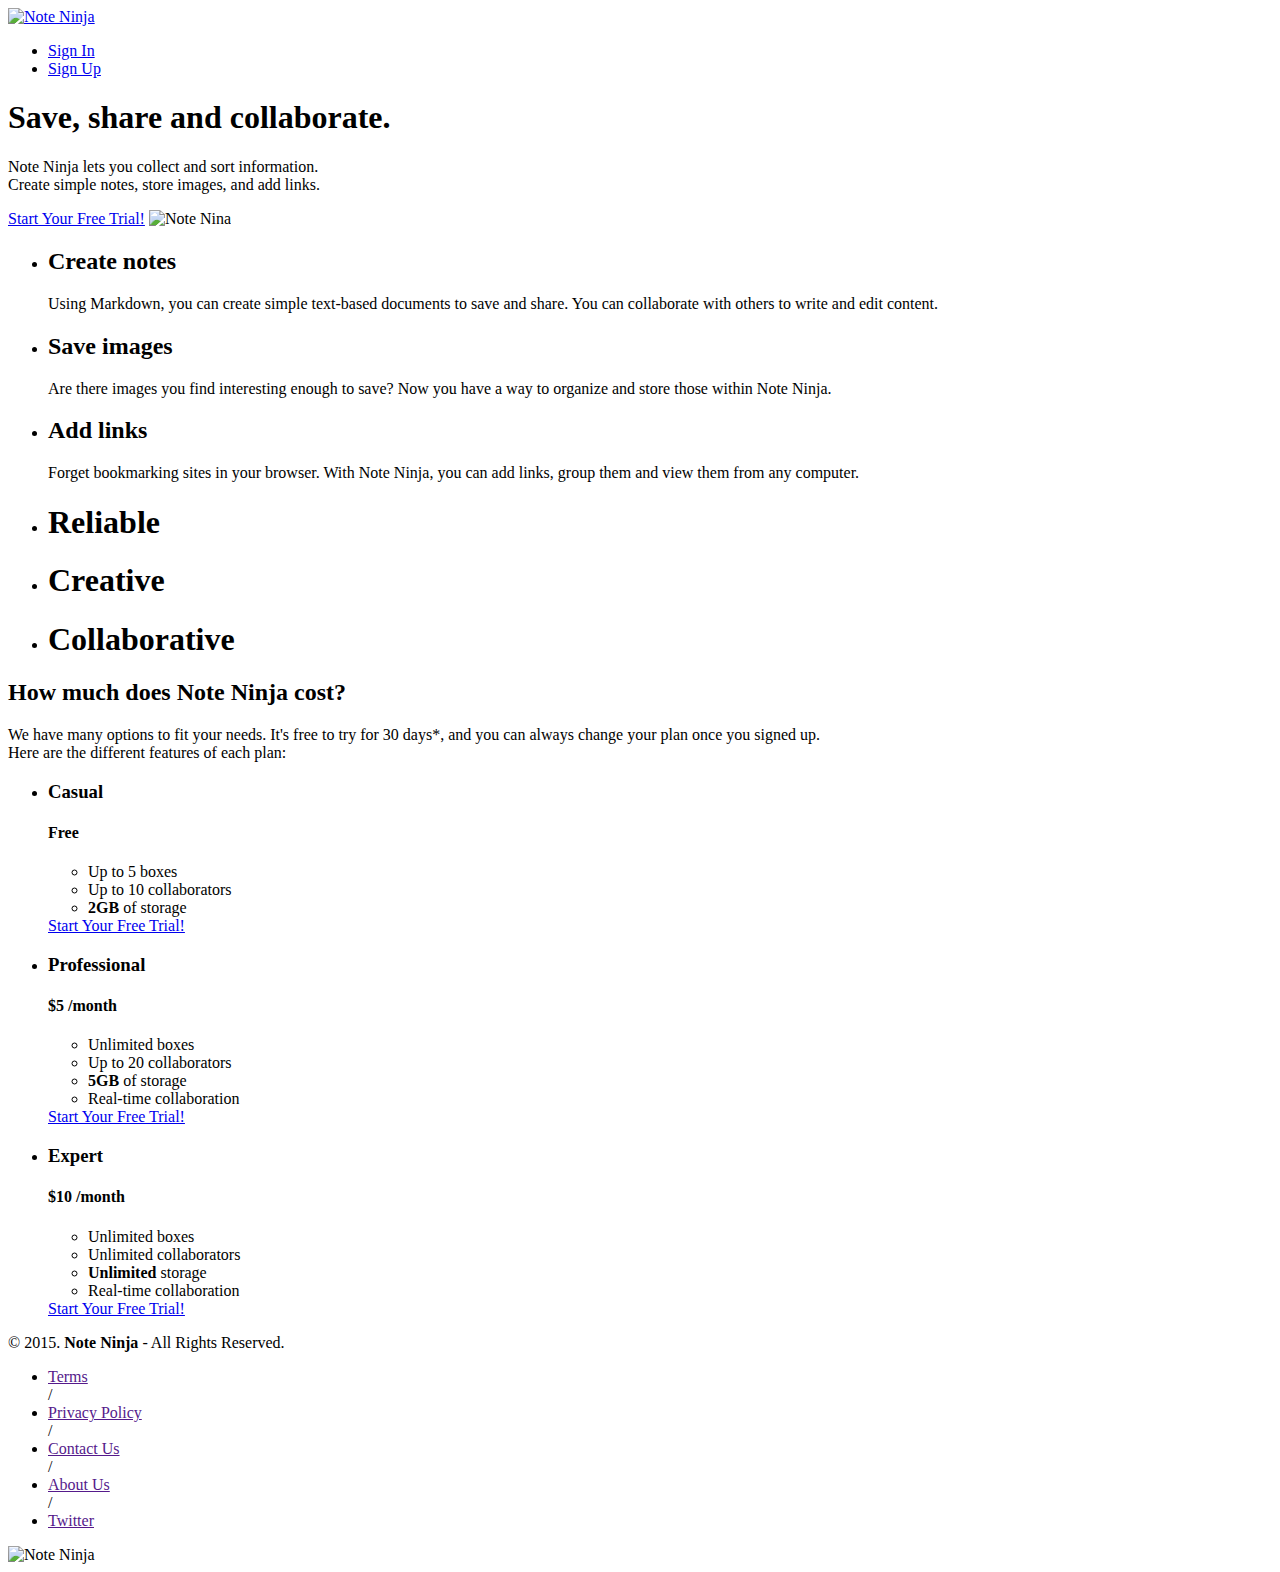
==== index.html @ 17abd592 "Assignment-28-completed" ====
<!DOCTYPE html>
 <html lang="en-us">
 <head>
   <meta http-equiv="X-UA-Compatible" content="IE=Edge">
   <meta name="viewport" content="width=device-width, initial-scale=1">
   <meta charset="UTF-8">
   <title>Save, share and collaborate | Note Ninja</title>
   <!-- Google Fonts -->
  <link href='https://fonts.googleapis.com/css?family=Noto+Sans:400,700|PT+Serif:400,700,400italic' rel='stylesheet' type='text/css'>
 </head>
 <body>
 <!-- Hero -->
 <header>
   <nav class="container">
     <div class="one-half">
       <a href="index.html" class="site-logo"><img src="images/site-logo.png" alt="Note Ninja" /></a>
     </div>
     <div class="one-half">
       <ul>
         <li><a href="signin.html">Sign In</a></li>
         <li class="btn-outline"><a href="signup.html">Sign Up</a></li>
       </ul>
     </div>
   </nav>
   <div class="container hero">
     <h1>Save, share and collaborate.</h1>
     <p>Note Ninja lets you collect and sort information.<br/>Create simple notes, store images, and add links.</p>
     <a href="signup.html" class="btn">Start Your Free Trial!</a>
     <img src="images/dashboard.png" alt="Note Nina" />
   </div>
 </header>
 <main role="main">
   <!-- Benefits -->
   <section class="benefits">
     <ul class="container">
       <li class="one-third">
         <h2>Create notes</h2>
         <p>Using Markdown, you can create simple text-based documents to save and share. You can collaborate with others to write and edit content.</p>
       </li>
       <li class="one-third">
         <h2>Save images</h2>
         <p>Are there images you find interesting enough to save? Now you have a way to organize and store those within Note Ninja.</p>
       </li>
       <li class="one-third">
         <h2>Add links</h2>
         <p>Forget bookmarking sites in your browser. With Note Ninja, you can add links, group them and view them from any computer.</p>
       </li>
     </ul>
   </section>
   <!-- Creative Section -->
   <section class="creative">
   	<ul class="container">
   	    <li class="one-third">
   	      <h1> Reliable </h1>
   	     </li>
   		<li class="one-third">
   		  <h1> Creative </h1>
   		  </li>
   		 <li class="one-third">
   		   <h1> Collaborative </h1>
   		   </li>
   		   </ul>
   <!-- Pricing -->
 <section class="pricing">
   <div class="container">
     <h2>How much does Note Ninja cost?</h2>
     <p>We have many options to fit your needs. It's free to try for 30 days*, and you can always change your plan once you signed up. <br/>Here are the different features of each plan:</p>
   </div>
   <ul class="container">
     <li class="one-third">
       <div class="box">
         <h3>Casual</h3>
         <h4>Free</h4>
         <ul>
           <li>Up to 5 boxes</li>
           <li>Up to 10 collaborators</li>
           <li><strong>2GB</strong> of storage</li>
         </ul>
         <a href="signup.html" class="btn">Start Your Free Trial!</a>
       </div>
     </li>
      <li class="one-third">
      <div class="box middle">
        <h3>Professional</h3>
        <h4><span>$</span>5 <span class="month">/month</span></h4>
        <ul>
          <li>Unlimited boxes</li>
          <li>Up to 20 collaborators</li>
          <li><strong>5GB</strong> of storage</li>
          <li>Real-time collaboration</li>
        </ul>
        <a href="signup.html" class="btn">Start Your Free Trial!</a>
      </div>
    </li>
    <li class="one-third">
      <div class="box">
        <h3>Expert</h3>
        <h4><span>$</span>10 <span class="month">/month</span></h4>
        <ul>
          <li>Unlimited boxes</li>
          <li>Unlimited collaborators</li>
          <li><strong>Unlimited</strong> storage</li>
          <li>Real-time collaboration</li>
        </ul>
        <a href="signup.html" class="btn">Start Your Free Trial!</a>
      </div>
    </li>
   </ul>
 </section>
 </main>
 <!-- Footer -->
 <footer>
   <div class="container footer-nav-block">
       <div class="left-footer-block one-third">
         <p class="copyright-block">&copy; 2015. <strong>Note Ninja</strong> - All Rights Reserved.</p>
       </div>
       <nav class="link-block middle-footer-block one-third">
         <ul>
           <li><a href="">Terms</a></li> /
           <li><a href="">Privacy Policy</a></li> /
           <li><a href="">Contact Us</a></li> /
           <li><a href="">About Us</a></li> /
           <li><a href="">Twitter</a></li>
         </ul>
       </nav>
       <div class="right-footer-block one-third">
         <img class="logo" src="images/site-logo.png" alt="Note Ninja" />
       </div>
   </div>
 </footer>
 </body>
 </html>
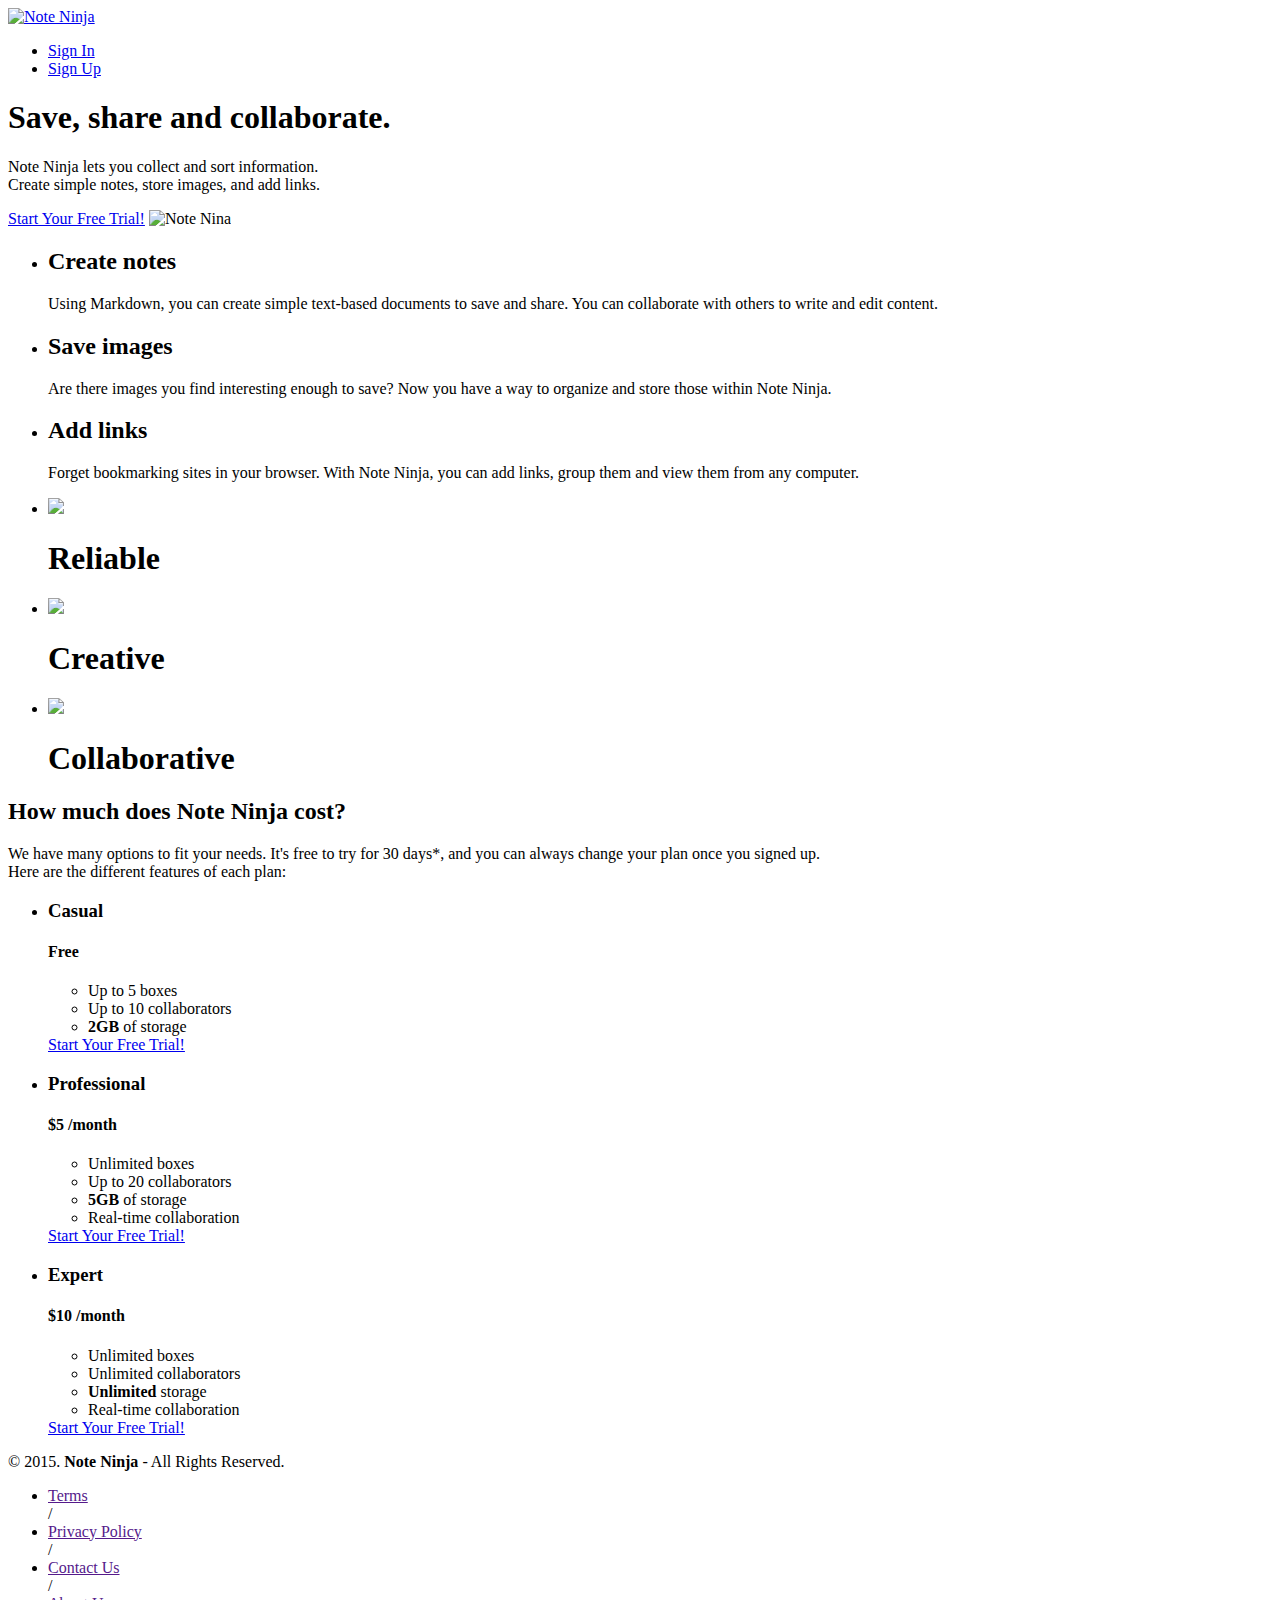
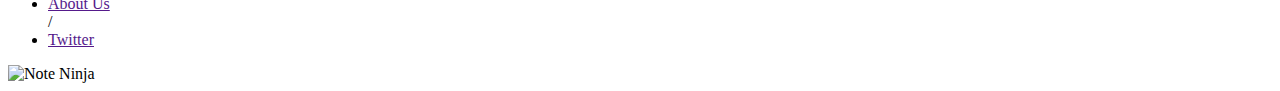
==== commit bc213b53: "Assignment-29-completed" ====
--- a/index.html
+++ b/index.html
@@ -7,6 +7,11 @@
    <title>Save, share and collaborate | Note Ninja</title>
    <!-- Google Fonts -->
   <link href='https://fonts.googleapis.com/css?family=Noto+Sans:400,700|PT+Serif:400,700,400italic' rel='stylesheet' type='text/css'>
+  <!-- CSS -->
+ <link rel="stylesheet" href="css/normalize.css">
+ <link rel="stylesheet" href="css/style.css">
+ <link rel="stylesheet" href="css/font-awesome.css">
+ <link rel="stylesheet" href="animate.min.css">
  </head>
  <body>
  <!-- Hero -->
@@ -23,7 +28,7 @@
      </div>
    </nav>
    <div class="container hero">
-     <h1>Save, share and collaborate.</h1>
+     <h1 class="animated fadeIn">Save, share and collaborate.</h1>
      <p>Note Ninja lets you collect and sort information.<br/>Create simple notes, store images, and add links.</p>
      <a href="signup.html" class="btn">Start Your Free Trial!</a>
      <img src="images/dashboard.png" alt="Note Nina" />
@@ -50,13 +55,16 @@
    <!-- Creative Section -->
    <section class="creative">
    	<ul class="container">
-   	    <li class="one-third">
+   	  <li class="one-third">
+        <img src="images/image1.jpeg"/>
    	      <h1> Reliable </h1>
    	     </li>
    		<li class="one-third">
-   		  <h1> Creative </h1>
-   		  </li>
-   		 <li class="one-third">
+        <img src="images/image2.jpg"/>
+   		   <h1> Creative </h1>
+   		   </li>
+   		<li class="one-third">
+        <img src="images/image3.jpg"/>
    		   <h1> Collaborative </h1>
    		   </li>
    		   </ul>
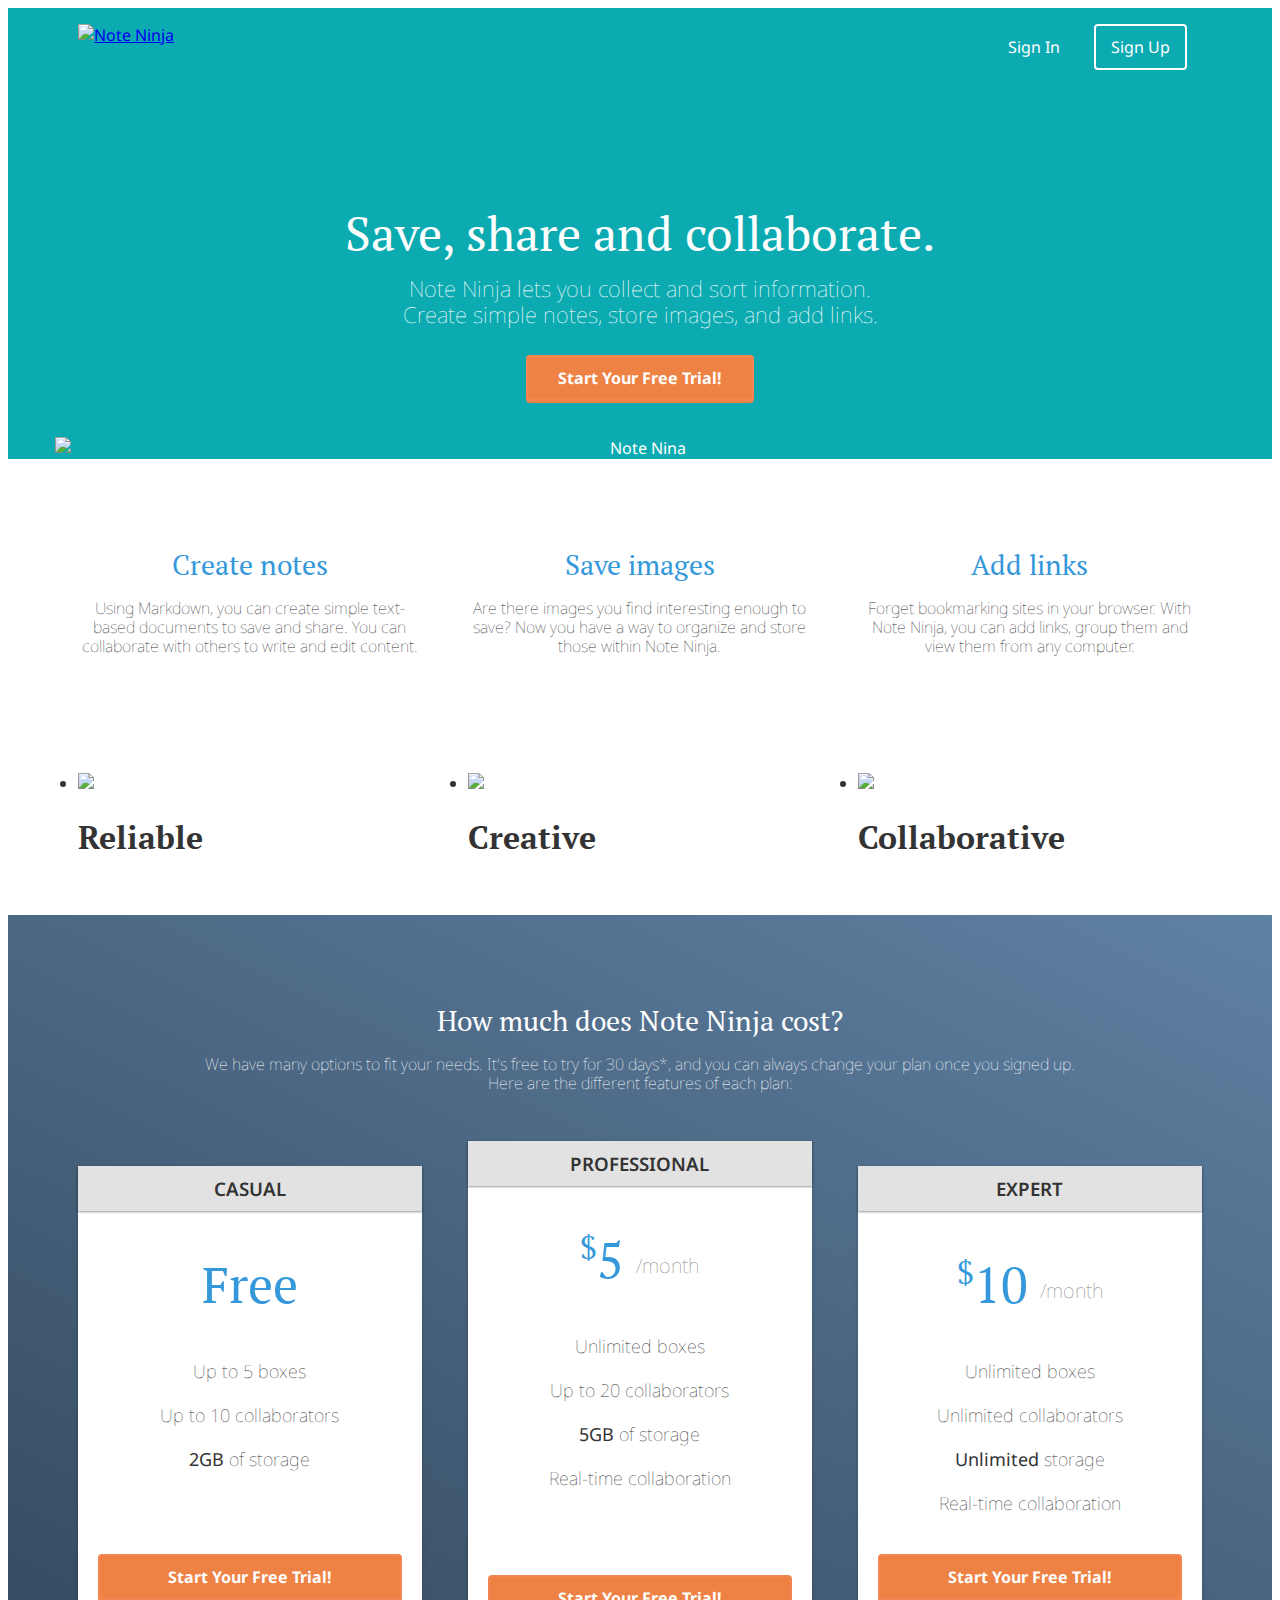
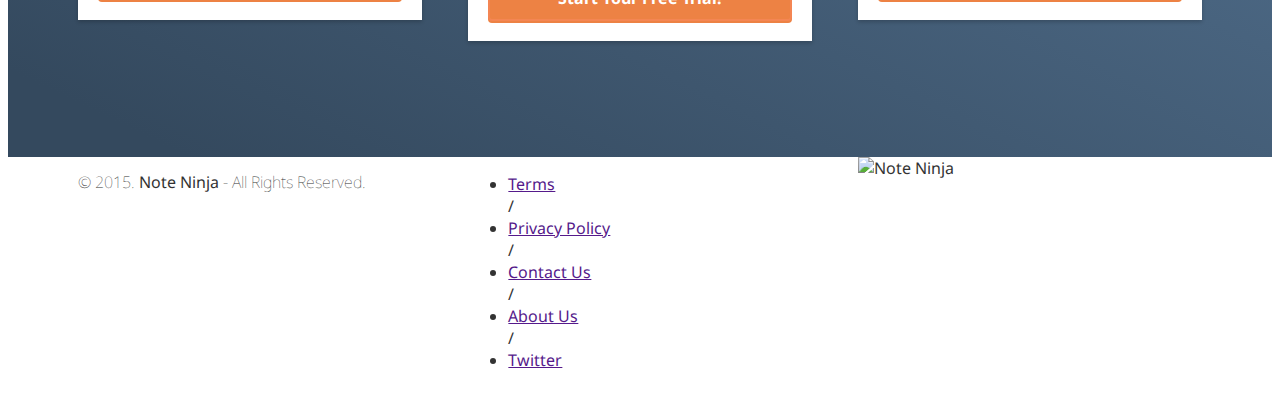
==== commit b60850e1: "Checkpoint-31-completed" ====
--- a/index.html
+++ b/index.html
@@ -39,14 +39,17 @@
    <section class="benefits">
      <ul class="container">
        <li class="one-third">
+        <i class="fa fa-file-o"></i>
          <h2>Create notes</h2>
          <p>Using Markdown, you can create simple text-based documents to save and share. You can collaborate with others to write and edit content.</p>
        </li>
        <li class="one-third">
+        <i class="fa fa-picture-o"></i>
          <h2>Save images</h2>
          <p>Are there images you find interesting enough to save? Now you have a way to organize and store those within Note Ninja.</p>
        </li>
        <li class="one-third">
+       <i class="fa fa-link"></i>
          <h2>Add links</h2>
          <p>Forget bookmarking sites in your browser. With Note Ninja, you can add links, group them and view them from any computer.</p>
        </li>
@@ -114,6 +117,7 @@
       </div>
     </li>
    </ul>
+   
  </section>
  </main>
  <!-- Footer -->
--- a/css/style.css
+++ b/css/style.css
@@ -0,0 +1,233 @@
+html, body{
+   overflow-x: hidden;
+ }
+ body {
+   font-family: "Noto Sans", Helvetica, Arial, sans-serif;
+   color:#333333;
+ }
+ h1, h2, h3, h4, h5, h6 {
+   font-family: "PT Serif", Helvetica, Arial, sans-serif;
+ }
+ h2 {
+   font-size:28px;
+   font-weight: normal;
+   margin-bottom: 5px;
+ }
+ p {
+   font-size:16px;
+   line-height: 19px;
+   font-weight: 100;
+ }
+ /* GRID */
+ .container {
+   margin-right: auto;
+   margin-left: auto;
+   padding-left: 15px;
+   padding-right: 15px;
+   position: relative;
+ }
+ .container:before,
+ .container:after {
+   content: " ";
+   display: table;
+ }
+ .container:after {
+   clear: both;
+ }
+ .one-half, .one-third, .one-fourth {
+   width:96%;
+   float:left;
+   position:relative;
+   min-height: 1px;
+   margin:0 2% 20px;
+ }
+  @media (min-width: 768px) {
+   .container {
+     width: 750px;
+   }
+ }
+ @media (min-width: 992px) {
+   .container {
+     width: 970px;
+   }
+   .one-half {
+     width:46%;
+   }
+   .one-third {
+     width:29.33333%;
+   }
+   .one-fourth {
+     width:21%;
+   }
+ }
+ @media (min-width: 1200px) {
+   .container {
+     width: 1170px;
+   }
+ }
+ /* HEADER */
+ header {
+   color:#FFFFFF;
+   background:#0CABB2;
+   
+ }
+ header nav {
+   padding:1em 0;
+ }
+ header nav ul {
+   display:inline;
+   text-align: right;
+   float:right;
+   margin:0;
+ }
+ header nav ul > li {
+   list-style-type: none;
+   display: inline-block;
+   margin:0 15px;
+ }
+ header nav ul > li.btn-outline {
+   padding:10px 15px;
+   border:2px solid #FFFFFF;
+   border-radius: 4px;
+ }
+ header nav ul > li.btn-outline:hover {
+   background:#FFFFFF;
+ }
+ header nav ul > li > a {
+   color:#FFFFFF;
+   text-decoration: none;
+ }
+ header nav ul > li.btn-outline:hover > a {
+   color:#0CABB2;
+ }
+ header .hero {
+   text-align: center;
+   display:block;
+   position: relative;
+ }
+ header .hero h1 {
+   font-size:48px;
+   font-weight: normal;
+   margin:95px 0 0;
+ }
+ header .hero p {
+   font-size: 22px;
+   line-height: 26px;
+   font-weight: 100;
+   margin:10px 0 40px;
+ }
+ header .hero img {
+   display: block;
+   margin:3em auto 0;
+ }
+ /* BUTTONS */
+ .btn {
+   border-radius: 4px;
+   color:#FFFFFF;
+   font-weight: 700;
+   text-decoration: none;
+   padding:10px 30px;
+   background: #ED8244;
+   border: 2px solid #F48653;
+   box-shadow: 0px 2px 0px 0px #ED8244;
+ }
+ /* BENEFITS */
+ .benefits {
+   text-align: center;
+   display:block;
+   position:relative;
+ }
+ .benefits ul {
+   margin: 0 auto;
+   padding:4em 0;
+ }
+ .benefits ul li {
+   list-style-type: none;
+   display: inline-block;
+ }
+ .benefits i {
+   color:#3498DB;
+   font-size:60px;
+   margin:0;
+   vertical-align: middle;
+ }
+ .benefits h2 {
+   color:#3498DB;
+ }
+ /* PRICING */
+ .pricing {
+   background: #34495E url("../images/background.png") top center no-repeat;
+   background: url("../images/background.png") top center no-repeat, linear-gradient(206deg, #5F81A3 0%, #34495E 94%);
+   background-size:cover;
+   text-align: center;
+   padding:4em 0;
+ }
+ .pricing h2, .pricing p {
+   color:#FFFFFF;
+ }
+ .pricing ul {
+   margin:0 auto;
+   padding:2em 0;
+ }
+ .pricing ul li {
+   list-style-type: none;
+ }
+ .box {
+   padding:0 15px 15px;
+   background: #FFFFFF;
+   box-shadow: 0px 2px 4px 0px rgba(0,0,0,0.20);
+   min-height: 439px;
+   position: relative;
+   margin-top: 25px;
+ }
+ .box.middle {
+   min-height: 485px;
+   margin-top:0px;
+ }
+ .box h3 {
+   font-family: "Noto Sans", Helvetica, Arial, sans-serif;
+   font-weight: 600;
+   text-transform: uppercase;
+   background: #E2E2E2;
+   box-shadow: 0px 1px 2px 0px rgba(0,0,0,0.40);
+   left:0;
+   right:0;
+   top:0;
+   text-align: center;
+   margin:0 -15px 40px;
+   padding:10px 0;
+ }
+ .box h4 {
+   font-size:50px;
+   font-weight: normal;
+   margin:40px 0 10px;
+   color:#3498DB;
+ }
+ .box h4 span {
+   font-size:32px;
+   vertical-align: top;
+ }
+ .box h4 span.month {
+   font-family: "Noto Sans", Helvetica, Arial, sans-serif;
+   font-weight: 100;
+   color:#888888;
+   font-size:20px;
+   vertical-align: middle;
+ }
+ .box ul li {
+   font-size:18px;
+   margin-bottom:20px;
+   font-weight: 100;
+ }
+  .box .btn {
+   position:absolute;
+   bottom:20px;
+   left:20px;
+   right:20px;
+ }
+ .small {
+   font-size: 12px;
+   color: #FEFEFE;
+   line-height: 15px;
+   font-style:italic;
+ }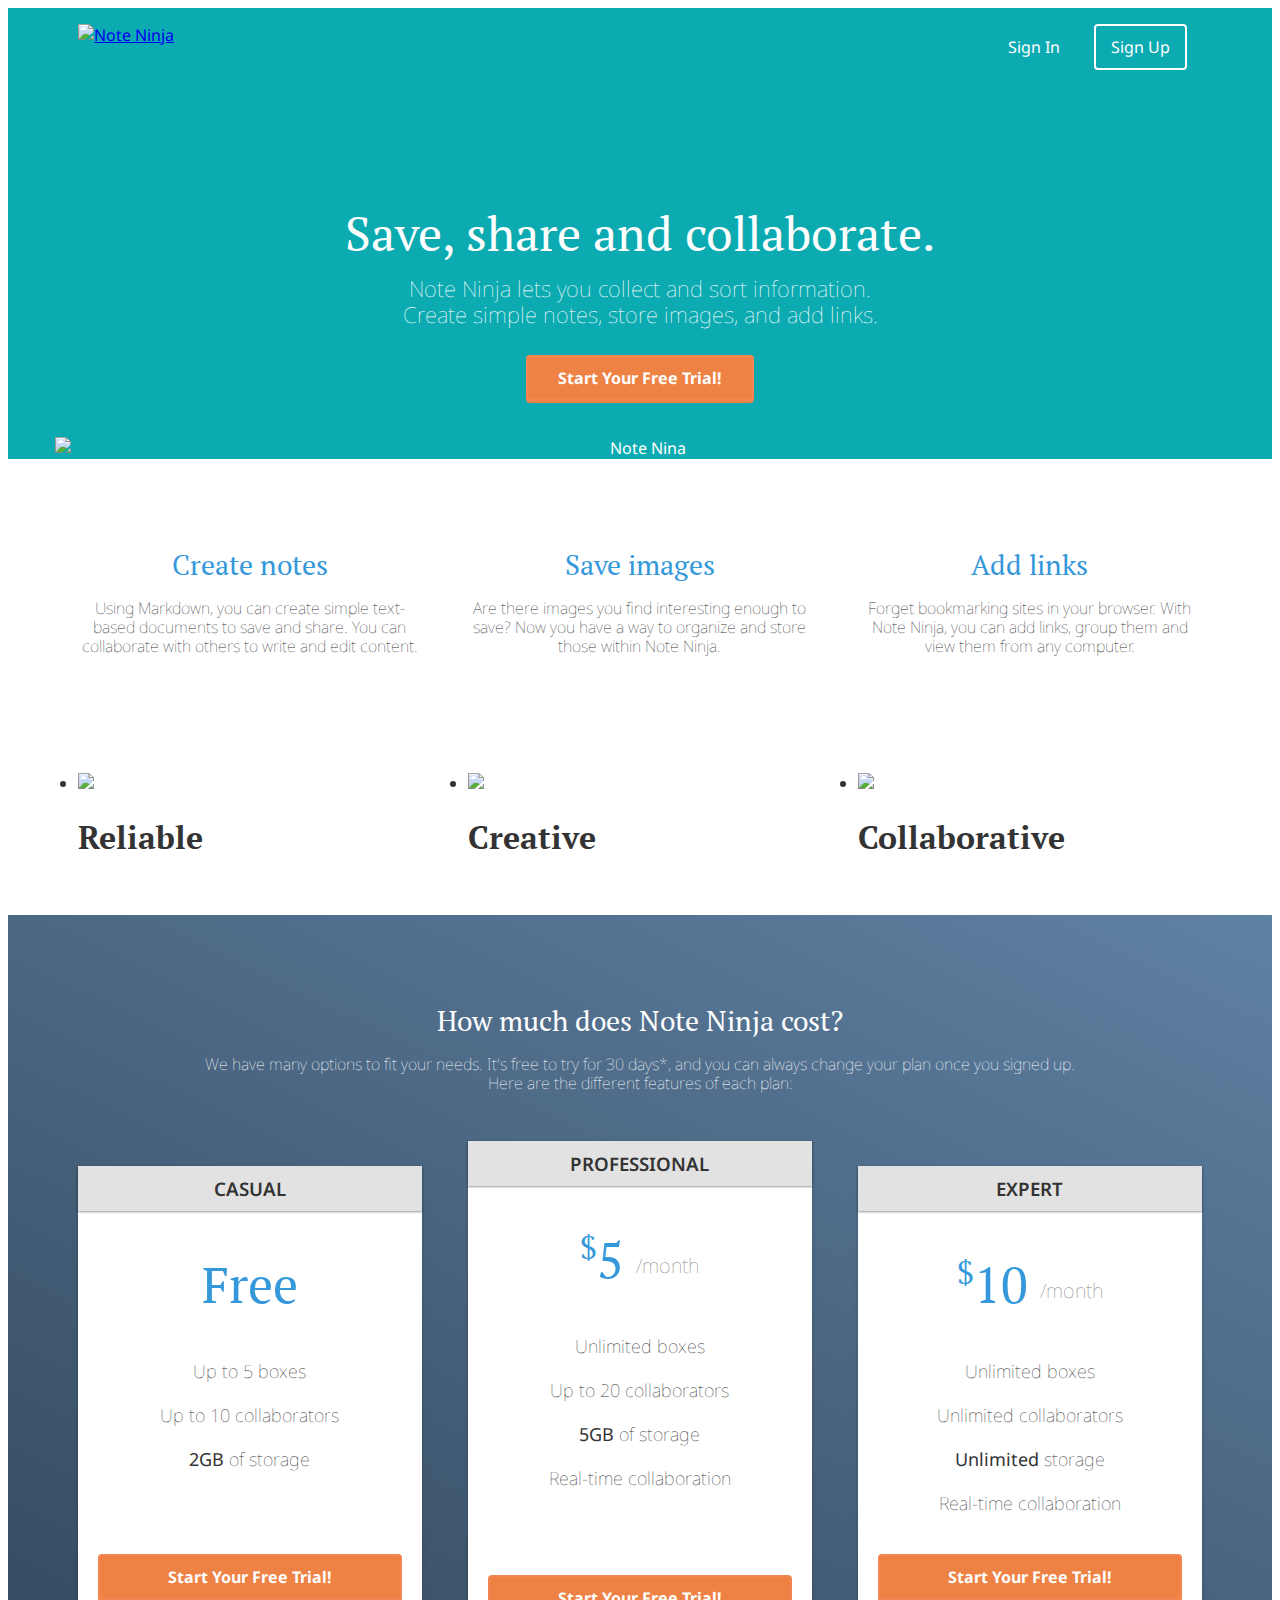
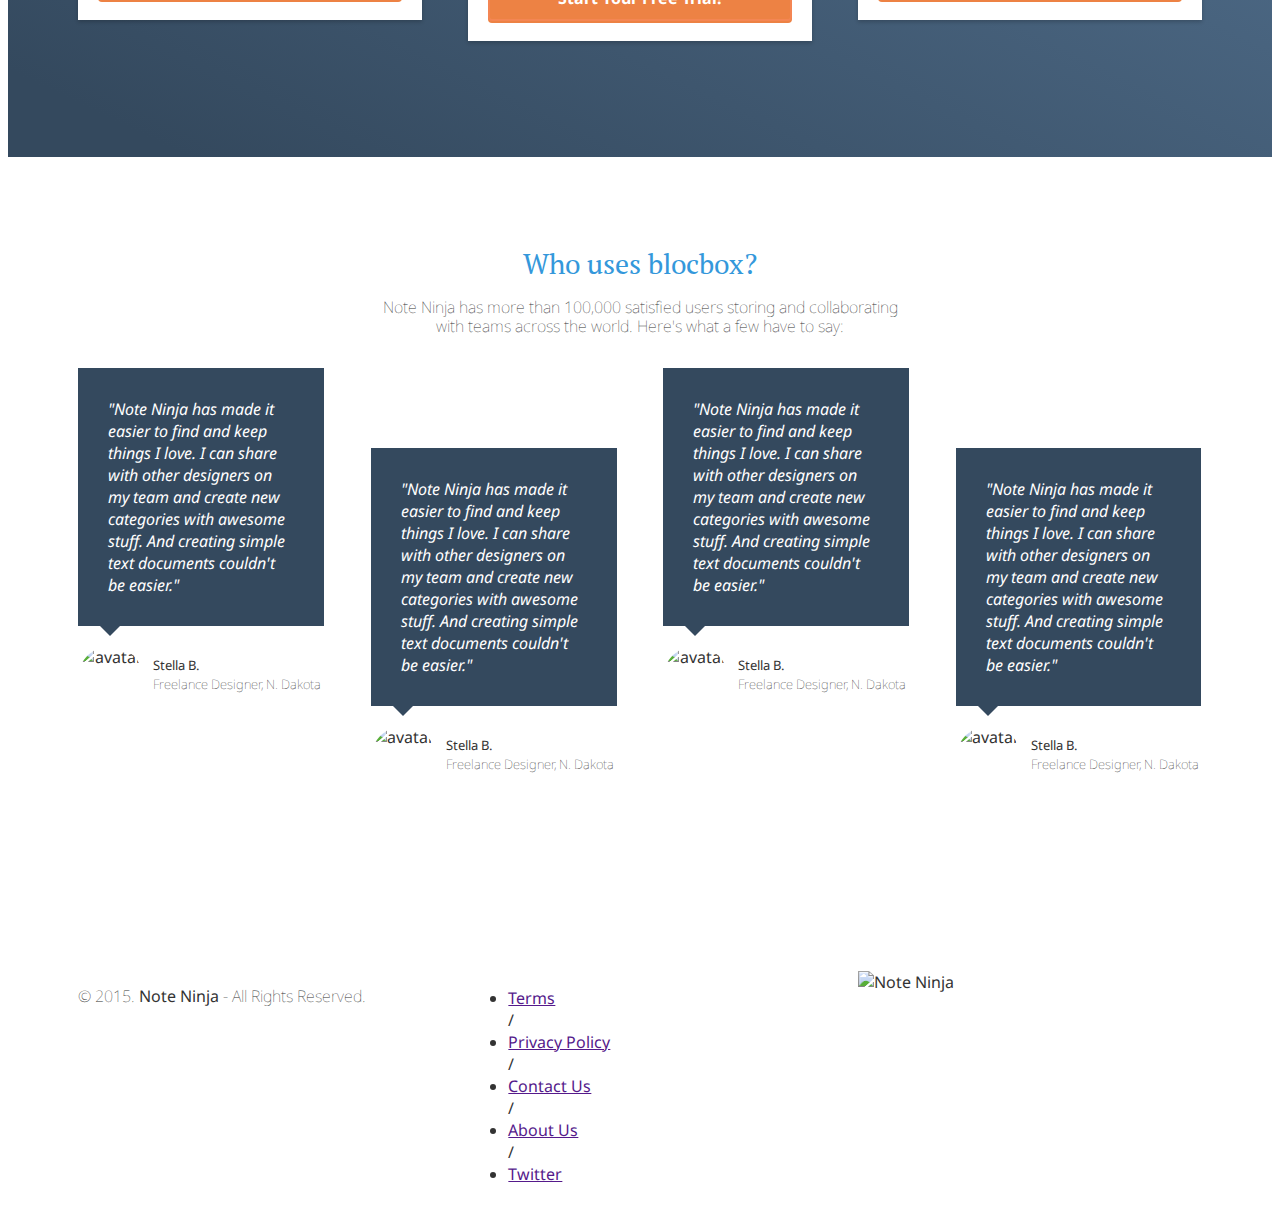
==== commit a16fda0c: "Assignment-31-completed" ====
--- a/index.html
+++ b/index.html
@@ -117,7 +117,39 @@
       </div>
     </li>
    </ul>
-   
+ </section>
+ <!--Testimonials -->
+ <section class="testimonials">
+   <div class="container">
+     <h2>Who uses blocbox?</h2>
+     <p>Note Ninja has more than 100,000 satisfied users storing and collaborating<br/> with teams across the world. Here's what a few have to say:</p>
+   </div>
+   <ul class="container">
+     <li class="one-fourth">
+       <blockquote>"Note Ninja has made it easier to find and keep things I love. I can share with other designers on my team and create new categories with awesome stuff. And creating simple text documents couldn't be easier."
+       </blockquote>
+       <img src="https://s3.amazonaws.com/uifaces/faces/twitter/jsa/128.jpg" alt="avatar">
+       <p class="name"><strong>Stella B.</strong><br/>Freelance Designer, N. Dakota</p>
+     </li>
+     <li class="one-fourth staggered">
+    <blockquote>"Note Ninja has made it easier to find and keep things I love. I can share with other designers on my team and create new categories with awesome stuff. And creating simple text documents couldn't be easier."
+    </blockquote>
+    <img src="https://s3.amazonaws.com/uifaces/faces/twitter/jsa/128.jpg" alt="avatar">
+    <p class="name"><strong>Stella B.</strong><br/>Freelance Designer, N. Dakota</p>
+  </li>
+  <li class="one-fourth">
+    <blockquote>"Note Ninja has made it easier to find and keep things I love. I can share with other designers on my team and create new categories with awesome stuff. And creating simple text documents couldn't be easier."
+    </blockquote>
+    <img src="https://s3.amazonaws.com/uifaces/faces/twitter/jsa/128.jpg" alt="avatar">
+    <p class="name"><strong>Stella B.</strong><br/>Freelance Designer, N. Dakota</p>
+  </li>
+  <li class="one-fourth staggered">
+    <blockquote>"Note Ninja has made it easier to find and keep things I love. I can share with other designers on my team and create new categories with awesome stuff. And creating simple text documents couldn't be easier."
+    </blockquote>
+    <img src="https://s3.amazonaws.com/uifaces/faces/twitter/jsa/128.jpg" alt="avatar">
+    <p class="name"><strong>Stella B.</strong><br/>Freelance Designer, N. Dakota</p>
+  </li>       
+  </ul>
  </section>
  </main>
  <!-- Footer -->
--- a/css/style.css
+++ b/css/style.css
@@ -230,4 +230,57 @@
    color: #FEFEFE;
    line-height: 15px;
    font-style:italic;
- }+ }
+ /* TESTIMONIALS */
+ .testimonials {
+   padding:4em 0;
+   text-align: center;
+ }
+ .testimonials h2 {
+   color:#3498DB;
+ }
+ .testimonials ul li {
+   list-style-type: none;
+ }
+ .testimonials blockquote {
+   color:#FFFFFF;
+   text-align: left;
+   font-style: italic;
+   background:#34495E;
+   position: relative;
+   padding:30px;
+   width:auto;
+   margin:0;
+ }
+ .testimonials blockquote:after {
+   top: 100%;
+   left: 13%;
+   border: solid transparent;
+   content: " ";
+   height: 0;
+   width: 0;
+   position: absolute;
+   pointer-events: none;
+   border-top-color: #34495E;
+   border-width: 10px;
+   margin-left: -10px;
+ }
+ .testimonials img {
+   height: 65px;
+   width: 65px;
+   border-radius:50%;
+   float: left;
+   display: inline-block;
+   margin:20px 10px 0 0;
+ }
+ .testimonials p.name {
+   float: left;
+   display: inline-block;
+   text-align: left;
+   font-size:13px;
+   margin-top: 30px;
+ }
+ .staggered { 
+   padding:5em 0;
+   text-align: center;
+  }
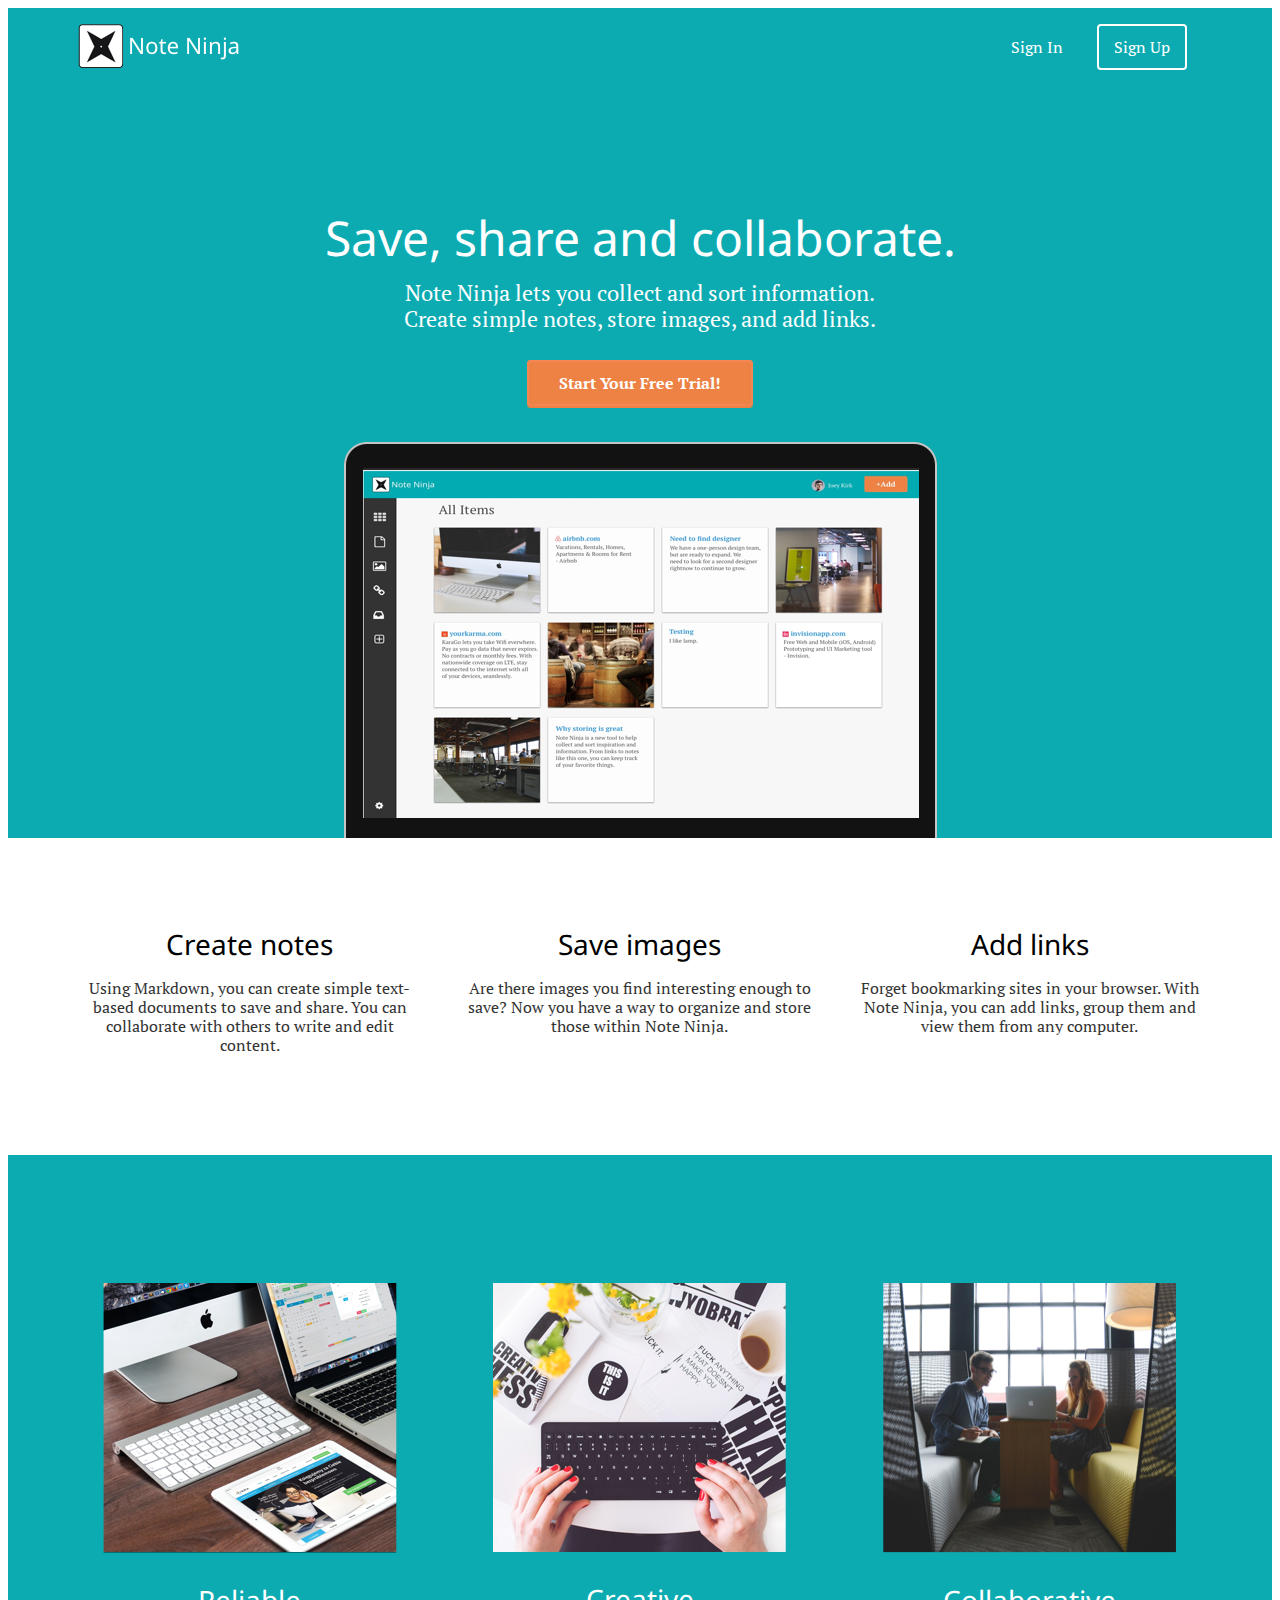
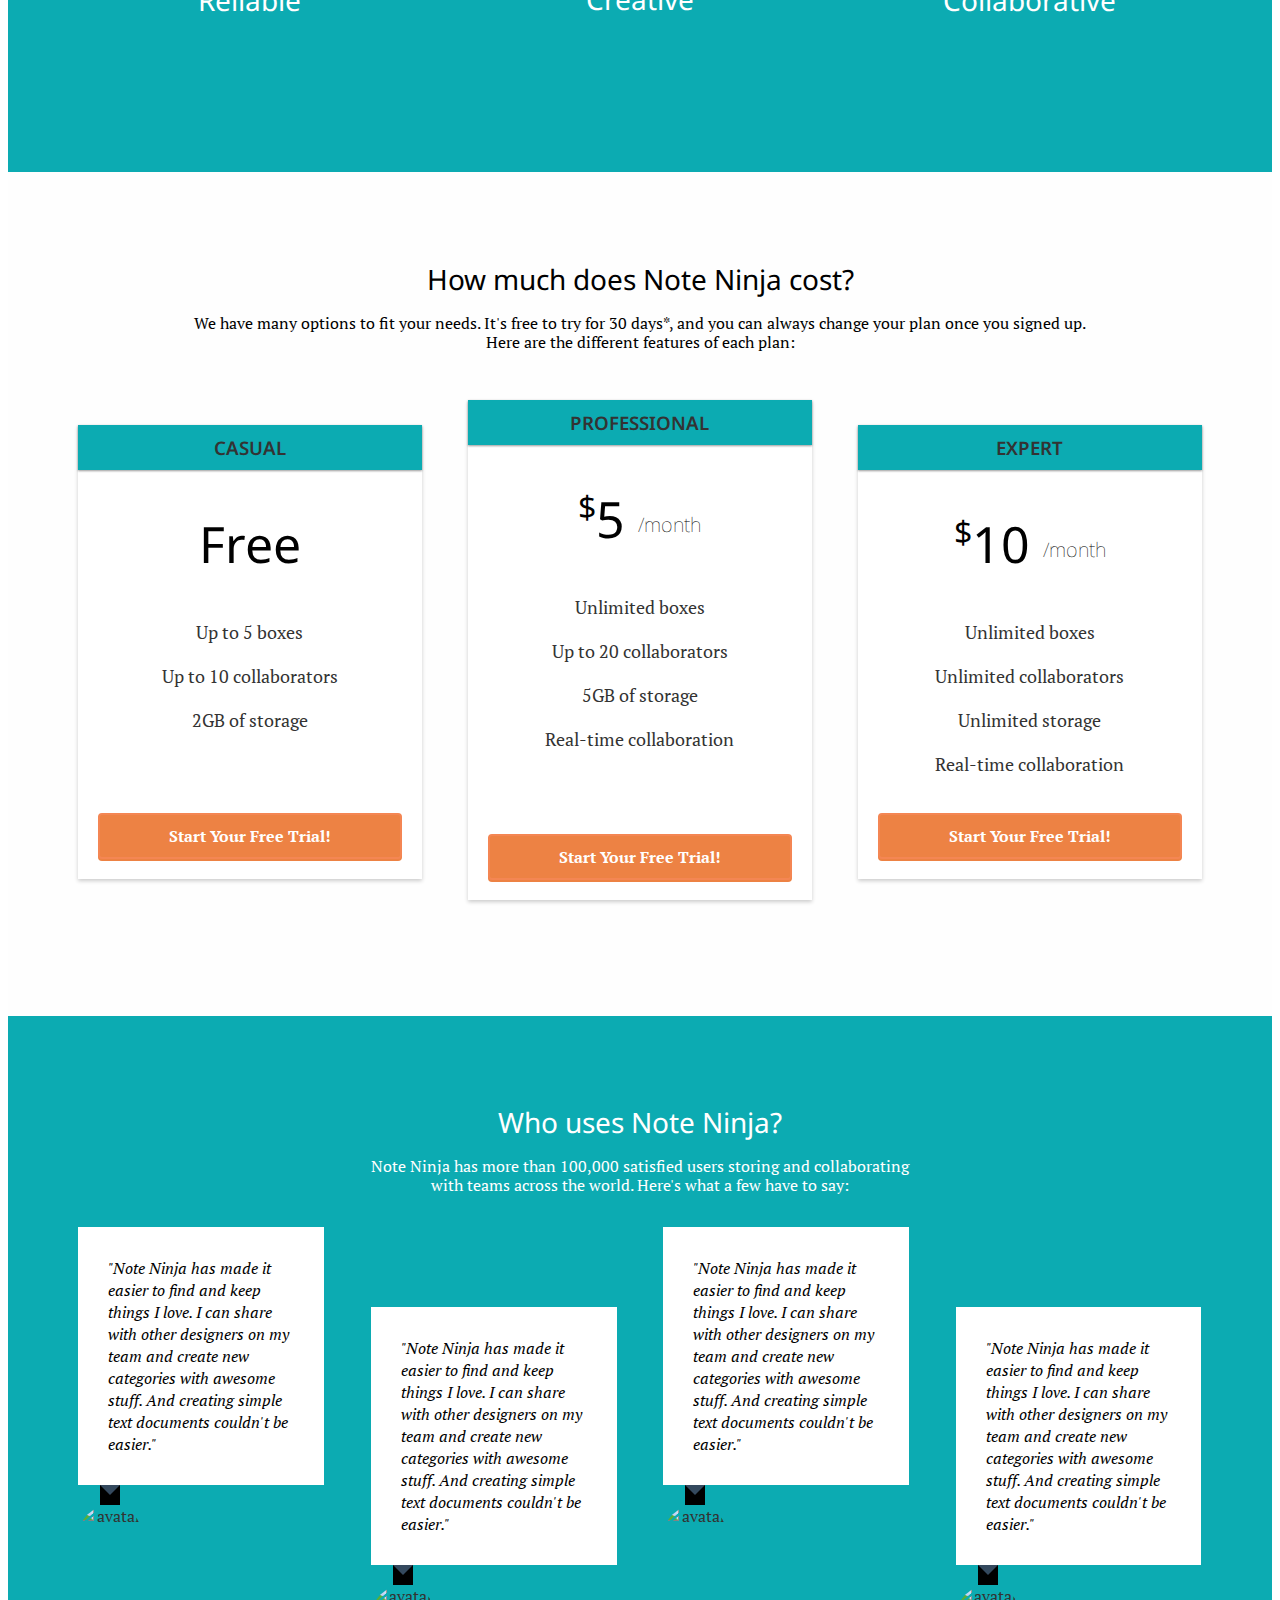
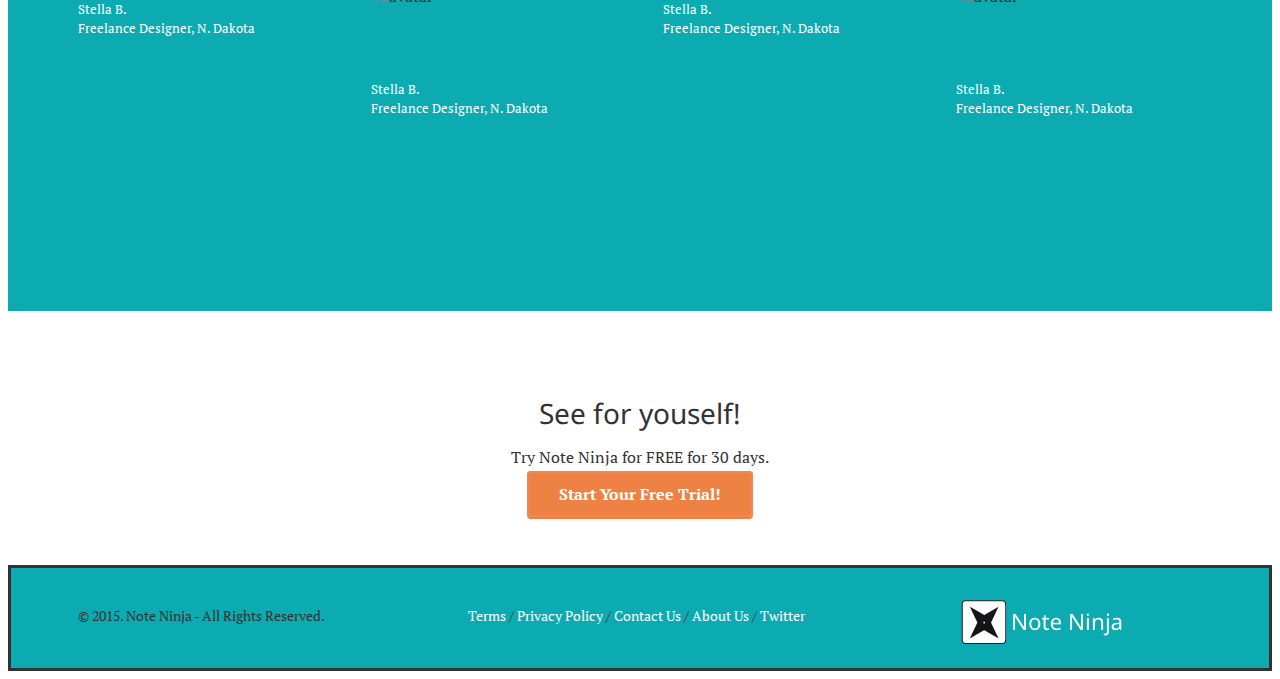
==== commit 0f8d76ad: "latest changes" ====
--- a/index.html
+++ b/index.html
@@ -28,7 +28,7 @@
      </div>
    </nav>
    <div class="container hero">
-     <h1 class="animated fadeIn">Save, share and collaborate.</h1>
+     <h1 class="animated bounceInDown">Save, share and collaborate.</h1>
      <p>Note Ninja lets you collect and sort information.<br/>Create simple notes, store images, and add links.</p>
      <a href="signup.html" class="btn">Start Your Free Trial!</a>
      <img src="images/dashboard.png" alt="Note Nina" />
@@ -59,18 +59,19 @@
    <section class="creative">
    	<ul class="container">
    	  <li class="one-third">
-        <img src="images/image1.jpeg"/>
-   	      <h1> Reliable </h1>
+       <a href="index.html" class="image1"><img src="images/image1.png" alt="reliable"/></a>
+   	      <h2> Reliable </h2>
    	     </li>
    		<li class="one-third">
-        <img src="images/image2.jpg"/>
-   		   <h1> Creative </h1>
+        <a href="index.html" class="image2"><img src="images/image2.png" alt="creative"/></a>
+   		   <h2> Creative </h2>
    		   </li>
    		<li class="one-third">
-        <img src="images/image3.jpg"/>
-   		   <h1> Collaborative </h1>
+       <a href="index.html" class="image3"><img src="images/image3.png" alt="collaborative"/></a>
+   		   <h2> Collaborative </h>
    		   </li>
    		   </ul>
+        </section>
    <!-- Pricing -->
  <section class="pricing">
    <div class="container">
@@ -121,7 +122,7 @@
  <!--Testimonials -->
  <section class="testimonials">
    <div class="container">
-     <h2>Who uses blocbox?</h2>
+     <h2>Who uses Note Ninja?</h2>
      <p>Note Ninja has more than 100,000 satisfied users storing and collaborating<br/> with teams across the world. Here's what a few have to say:</p>
    </div>
    <ul class="container">
@@ -151,7 +152,14 @@
   </li>       
   </ul>
  </section>
- </main>
+
+ <!-- Second Call to Action -->
+ <div class="action">
+    <h2> See for youself! </h2>
+    <p> Try Note Ninja for FREE for 30 days.</p>
+    <a href="signup.html" class="btn">Start Your Free Trial!</a>
+  </div>
+  </main>
  <!-- Footer -->
  <footer>
    <div class="container footer-nav-block">
@@ -168,7 +176,7 @@
          </ul>
        </nav>
        <div class="right-footer-block one-third">
-         <img class="logo" src="images/site-logo.png" alt="Note Ninja" />
+      <img class="logo" src="images/site-logo.png" alt="Note Ninja" />
        </div>
    </div>
  </footer>
--- a/css/style.css
+++ b/css/style.css
@@ -2,11 +2,11 @@
    overflow-x: hidden;
  }
  body {
+   font-family: "PT Serif", Helvetica, Arial, sans-serif;
+   color:#333333;
+ }
+ h1, h2, h3, h4, h5, h6 {
    font-family: "Noto Sans", Helvetica, Arial, sans-serif;
-   color:#333333;
- }
- h1, h2, h3, h4, h5, h6 {
-   font-family: "PT Serif", Helvetica, Arial, sans-serif;
  }
  h2 {
    font-size:28px;
@@ -17,6 +17,7 @@
    font-size:16px;
    line-height: 19px;
    font-weight: 100;
+   font-family: "PT Serif";
  }
  /* GRID */
  .container {
@@ -45,7 +46,13 @@
    .container {
      width: 750px;
    }
- }
+/* Large screens ----------- */
+ @media screen and (min-width: 1900px) {
+  .container {
+    width: 1870px;
+  }
+}
+   
  @media (min-width: 992px) {
    .container {
      width: 970px;
@@ -136,6 +143,7 @@
    text-align: center;
    display:block;
    position:relative;
+
  }
  .benefits ul {
    margin: 0 auto;
@@ -146,24 +154,45 @@
    display: inline-block;
  }
  .benefits i {
-   color:#3498DB;
+   color:#000000;
    font-size:60px;
    margin:0;
    vertical-align: middle;
  }
  .benefits h2 {
-   color:#3498DB;
+   color:#000000;
+ }
+ /* Creative */
+ .creative {
+   text-align: center;
+   font-family: "Noto Sans";
+   display: block;
+   position: relative;
+   background-color: #0CABB2;
+   background-size:cover;
+   text-align: center;
+   padding:4em 0;
+ }
+ .creative ul {
+   margin: 0 auto;
+   padding:4em 0; 
+ }
+ .creative ul li {
+   list-style-type: none;
+   display: inline-block;
+}
+ .creative h2 {
+   color:#FFFFFF;
  }
  /* PRICING */
  .pricing {
-   background: #34495E url("../images/background.png") top center no-repeat;
-   background: url("../images/background.png") top center no-repeat, linear-gradient(206deg, #5F81A3 0%, #34495E 94%);
+   background-color: #FEFEFE;
    background-size:cover;
    text-align: center;
    padding:4em 0;
  }
  .pricing h2, .pricing p {
-   color:#FFFFFF;
+   color:#000000;
  }
  .pricing ul {
    margin:0 auto;
@@ -188,7 +217,7 @@
    font-family: "Noto Sans", Helvetica, Arial, sans-serif;
    font-weight: 600;
    text-transform: uppercase;
-   background: #E2E2E2;
+   background: #0CABB2;
    box-shadow: 0px 1px 2px 0px rgba(0,0,0,0.40);
    left:0;
    right:0;
@@ -201,7 +230,7 @@
    font-size:50px;
    font-weight: normal;
    margin:40px 0 10px;
-   color:#3498DB;
+   color:#000000;
  }
  .box h4 span {
    font-size:32px;
@@ -210,7 +239,7 @@
  .box h4 span.month {
    font-family: "Noto Sans", Helvetica, Arial, sans-serif;
    font-weight: 100;
-   color:#888888;
+   color:#000000;
    font-size:20px;
    vertical-align: middle;
  }
@@ -233,20 +262,30 @@
  }
  /* TESTIMONIALS */
  .testimonials {
-   padding:4em 0;
-   text-align: center;
+   display: block;
+   position: relative;
+   background-color: #0CABB2;
+   background-size:cover;
+   text-align: center;
+   padding:4em 0;  
+   text-align: center;
+   background-size:cover;
+
+ }
+ .testimonials p {
+   color: #FFFFFF;
  }
  .testimonials h2 {
-   color:#3498DB;
+   color:#FFFFFF;
  }
  .testimonials ul li {
    list-style-type: none;
  }
  .testimonials blockquote {
-   color:#FFFFFF;
+   color:#000000;
    text-align: left;
    font-style: italic;
-   background:#34495E;
+   background:#FFFFFF;
    position: relative;
    padding:30px;
    width:auto;
@@ -256,6 +295,7 @@
    top: 100%;
    left: 13%;
    border: solid transparent;
+   border-color: #000000;
    content: " ";
    height: 0;
    width: 0;
@@ -279,8 +319,67 @@
    text-align: left;
    font-size:13px;
    margin-top: 30px;
+   color:#FFFFFF;
  }
  .staggered { 
    padding:5em 0;
    text-align: center;
   }
+  /* SECOND CALL TO ACTION */
+ .action {
+  margin:auto;
+  text-align: center;
+  display:block;
+  position:relative;
+  padding:60px;
+}
+
+  /* FOOTER */
+  footer {
+   background-color: #0CABB2;
+   height: 150px;
+   position: relative;
+   overflow: hidden;
+   z-index: 0;
+   border-style: solid;
+
+ }
+ footer p, footer nav ul {
+   font-size:14px;
+   font-weight:100;
+   text-align: center;
+   margin: 10px auto 0;
+ }
+ footer nav ul li {
+   list-style-type: none;
+   display: inline;
+ }
+ footer nav ul li a {
+   color:#FFFFFF;
+   text-decoration: none;
+ }
+ footer .right-footer-block {
+   background-color: #0CABB2;
+ }
+ footer .logo{
+   padding: 2.35em 0;
+   margin: 0 auto;
+   display: block;
+ }
+ @media (min-width: 992px){
+   footer{
+     background-color: #0CABB2;
+     height: 100px;
+   }
+   footer p, footer nav ul{
+     padding: 2em 0;
+     text-align: left;
+   }
+   footer .right-footer-block {
+     background-color: #0CABB2;
+   }
+   footer .logo{
+     padding: 2em 0 2em 1.5em;
+
+   }
+ }
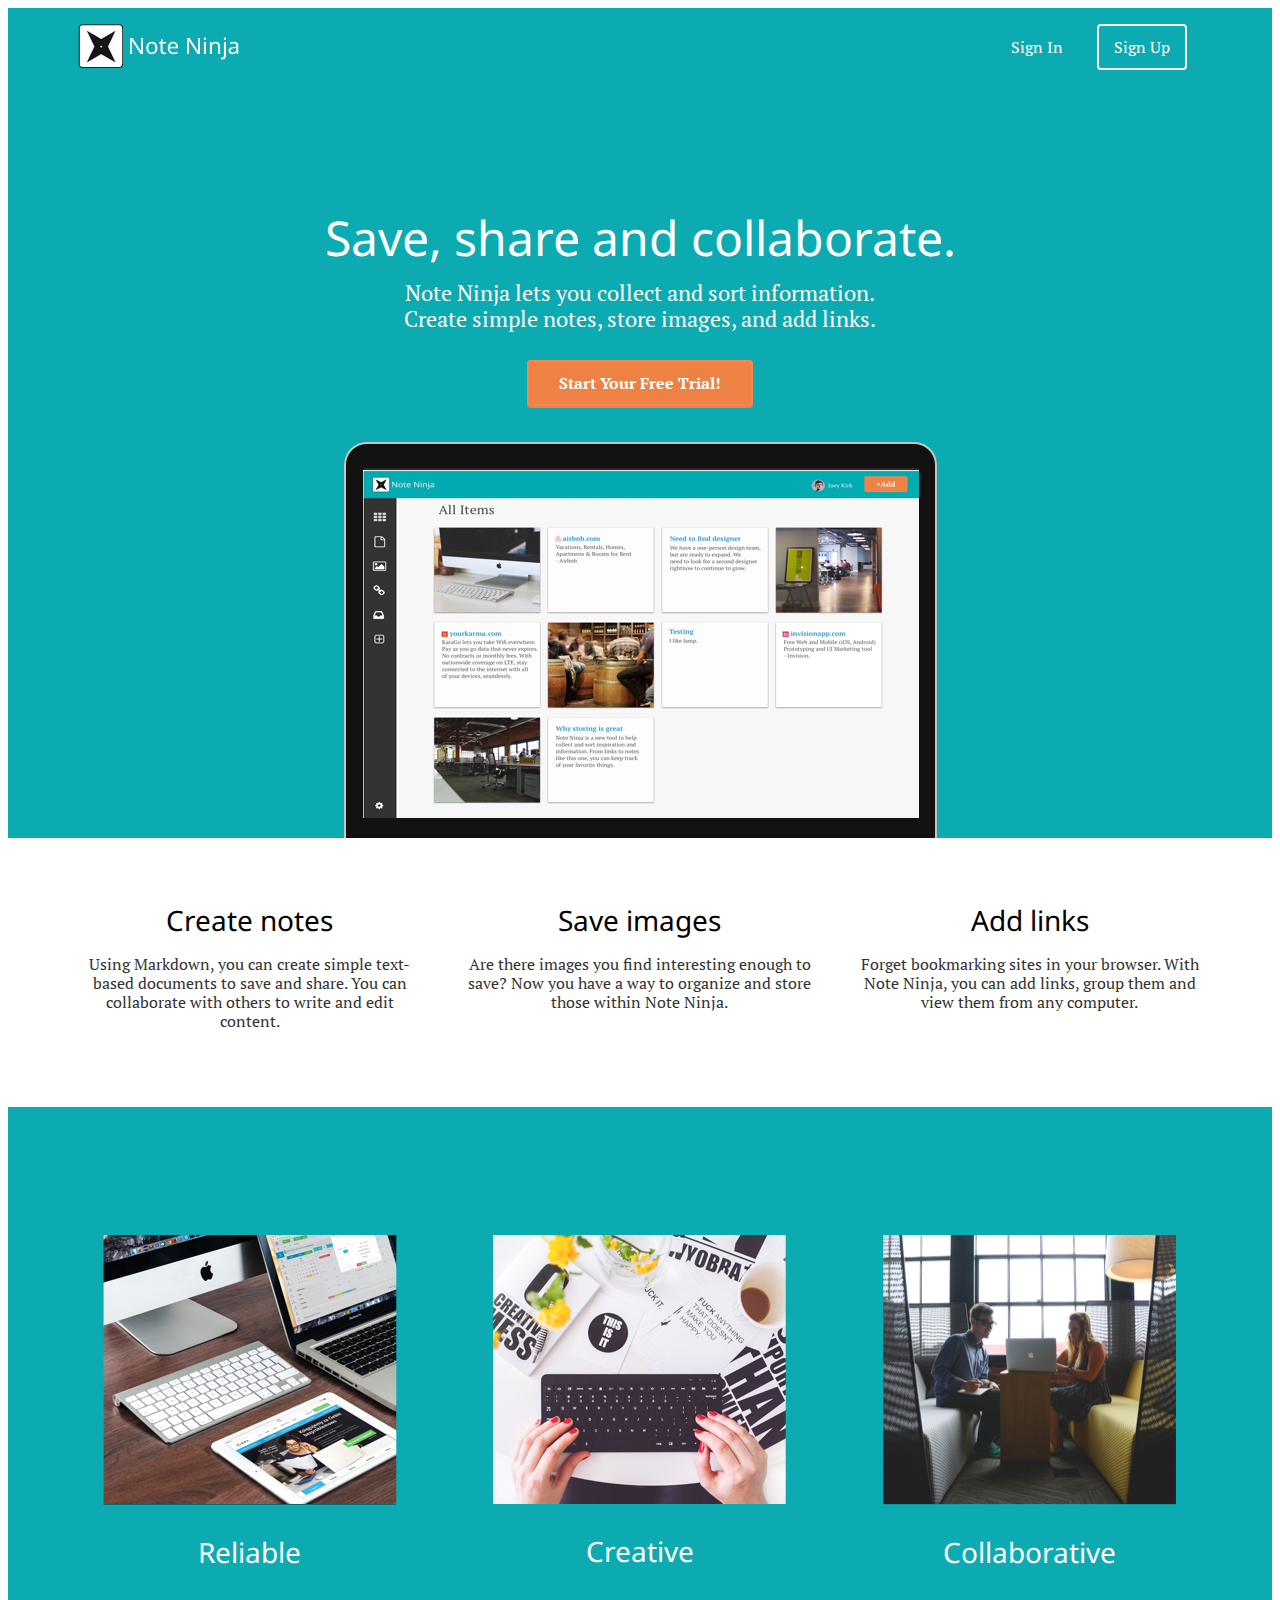
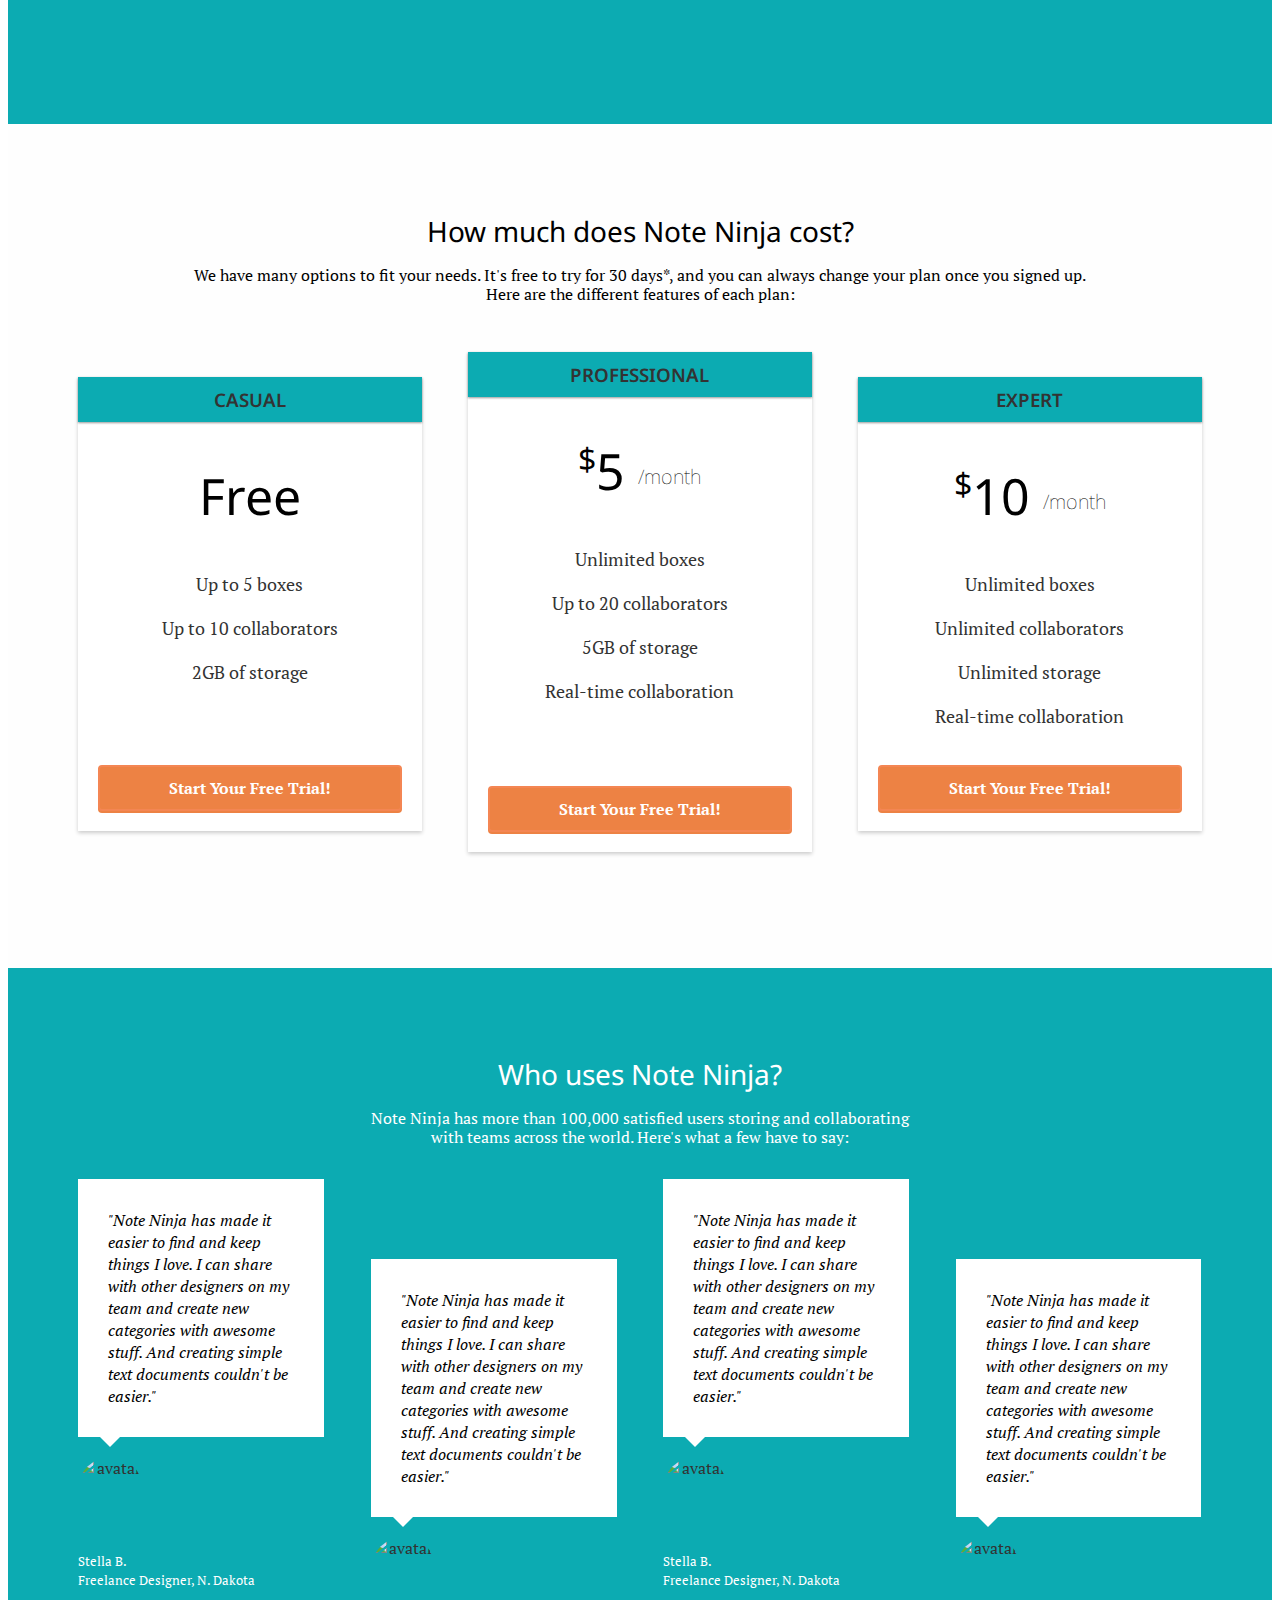
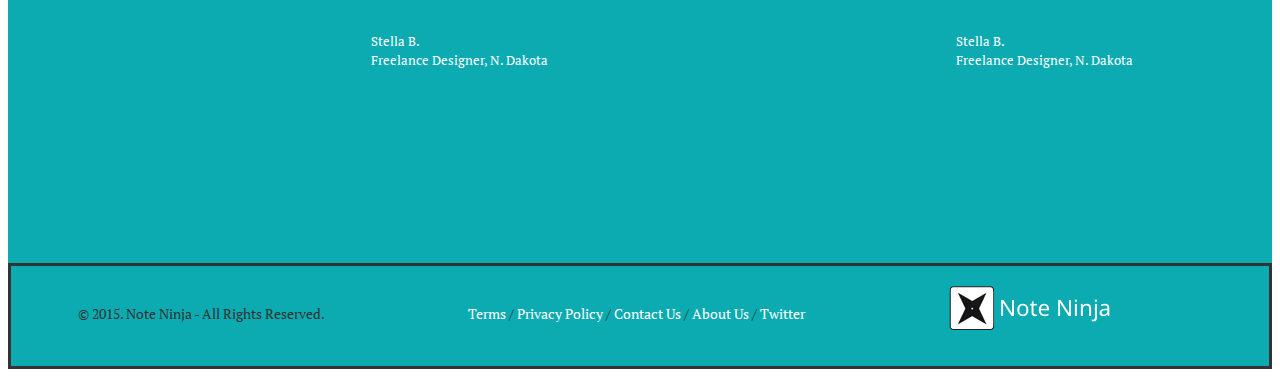
==== commit 61239be5: "triangles" ====
--- a/index.html
+++ b/index.html
@@ -153,13 +153,6 @@
   </ul>
  </section>
 
- <!-- Second Call to Action -->
- <div class="action">
-    <h2> See for youself! </h2>
-    <p> Try Note Ninja for FREE for 30 days.</p>
-    <a href="signup.html" class="btn">Start Your Free Trial!</a>
-  </div>
-  </main>
  <!-- Footer -->
  <footer>
    <div class="container footer-nav-block">
--- a/css/style.css
+++ b/css/style.css
@@ -147,7 +147,7 @@
  }
  .benefits ul {
    margin: 0 auto;
-   padding:4em 0;
+   padding:40px;
  }
  .benefits ul li {
    list-style-type: none;
@@ -294,14 +294,17 @@
  .testimonials blockquote:after {
    top: 100%;
    left: 13%;
-   border: solid transparent;
-   border-color: #000000;
+   width: 0;
+  height: 0;
+  border-style: solid;
+  border-width: 10px 5px 0 5px;
+  border-color: #ffffff transparent transparent transparent;
    content: " ";
    height: 0;
    width: 0;
    position: absolute;
    pointer-events: none;
-   border-top-color: #34495E;
+   border-top-color: #FFFFFF;
    border-width: 10px;
    margin-left: -10px;
  }
@@ -325,14 +328,7 @@
    padding:5em 0;
    text-align: center;
   }
-  /* SECOND CALL TO ACTION */
- .action {
-  margin:auto;
-  text-align: center;
-  display:block;
-  position:relative;
-  padding:60px;
-}
+ 
 
   /* FOOTER */
   footer {
@@ -362,9 +358,10 @@
    background-color: #0CABB2;
  }
  footer .logo{
-   padding: 2.35em 0;
+   padding: 20px;
    margin: 0 auto;
    display: block;
+   text-align: left;
  }
  @media (min-width: 992px){
    footer{
@@ -379,7 +376,195 @@
      background-color: #0CABB2;
    }
    footer .logo{
-     padding: 2em 0 2em 1.5em;
-
-   }
- }
+     padding:20px;
+     text-align: left;
+   }
+
+   /* DASHBOARD */
+ .dashboard {
+   background:#F7F7F7;
+ }
+ .left-nav .site-logo {
+   padding:10px;
+   background: #0CABB2;
+   display:block;
+   text-align: left;
+   position: fixed;
+   z-index: +1;
+ }
+
+ .left-nav {
+   height: 70px 100%;
+   width:1441px;
+   font-color:#FFFFFF;
+   font-size: 16px;
+   font-family: "PT Serif";
+   background: #0CABB2;
+    position: fixed;
+   display:block;
+ }
+ 
+  .left-nav .right-hand {
+    text-align: right;
+    display: block;
+    position: fixed;
+    padding-left: 80%;
+  }
+  #left p {
+    font-color:#333333;
+    padding-top: 30px;
+    padding-right:60px;
+
+  }
+
+ .items {
+   height: 100vh;
+   width:55px;
+   color:#FFFFFF;
+   background: #333333;
+   float:left;
+   position: fixed;
+   display:block;
+ }
+  .items ul {
+   padding-top:70px;
+   padding-left: 20px;
+ }
+  .items ul li {
+   list-style-type: none;
+   margin-bottom: 15px;
+ }
+  .items ul li a {
+   color:#FFFFFF;
+   text-decoration: none;
+   font-weight: 100;
+ }
+. .items ul li a i {
+   width:16px;
+   text-align: center;
+ }
+ /* LEFT NAVBAR SETTINGS */
+   
+  .left-nav .settings {
+   color:#FFFFFF;
+   text-decoration: none;
+ }
+ /* CONTENT */
+ .content {
+   padding-left:40px;
+   float:right;
+   width:98%;
+   position: relative;
+ }
+ .content .header {
+   margin:0 1% 20px;
+   padding-top:60px;
+ }
+ .content .header h1 {
+   font-family: "Noto Sans", Helvetica, Arial, sans-serif;
+   font-weight: 100;
+   margin:0 0 30px;
+   font-size: 36px;
+   color: #4A4A4A;
+   line-height: 44px;
+   float: left;
+   display:inline-block;
+ }
+ .content .header > a {
+   float:right;
+ }
+ .content-item {
+   width:96%;
+   margin:0 2% 25px;
+   float:left;
+   display:block;
+ }
+ .item-box {
+   display:block;
+   height:230px;
+   background: #FFFFFF;
+   box-shadow: 0px 1px 3px 0px rgba(0,0,0,0.40);
+   position: relative;
+   overflow: hidden;
+   padding:20px;
+ }
+ /* Larger Mobile Devices */
+ @media (min-width:460px) {
+   .content {
+     padding:1.5em 1%;
+     float:right;
+     width:90%;
+     position: relative;
+   }
+   .content-item {
+     width:46%;
+     margin:0 2% 25px;
+     float:left;
+     display:block;
+   }
+ }
+/* Tablets */
+ @media (min-width:768px) {
+   .content {
+     padding:1.5em 5%;
+     float:right;
+     width:90%;
+     position: relative;
+   }
+   .content > .container {
+     width:700px;
+   }
+   .content-item {
+     width:31.33333%;
+     margin:0 1% 25px;
+   }
+ }
+/* Laptops and Desktops */
+ @media (min-width:992px) {
+   .content {
+     padding:1.5em 1%;
+     float:right;
+     width:83.33333333%;
+     position: relative;
+   }
+   .content > .container {
+     width:auto;
+   }
+   .content-item {
+     width:23%;
+     margin:0 1% 25px;
+   }
+ }
+ .item-box > img {
+   position:absolute;
+   height:100%;
+   width:auto;
+   top:0;
+   left:0;
+   right:0;
+ }
+ .item-box h2 {
+   font-family: "Noto Sans", Helvetica, Arial, sans-serif;
+   font-weight: 700;
+   font-size: 15px;
+   line-height: 17px;
+   margin:0;
+ }
+ .item-box h2 a {
+   color: #3498DB;
+   text-decoration: none;
+ }
+ .item-box h2 img {
+   width:16px;
+   height:16px;
+   position:relative;
+   top:2px;
+   margin-right:5px;
+ }
+ .item-box p {
+   font-size: 14px;
+   color: #333333;
+   line-height: 18px;
+   margin:5px 0 0;
+ }
+ 
